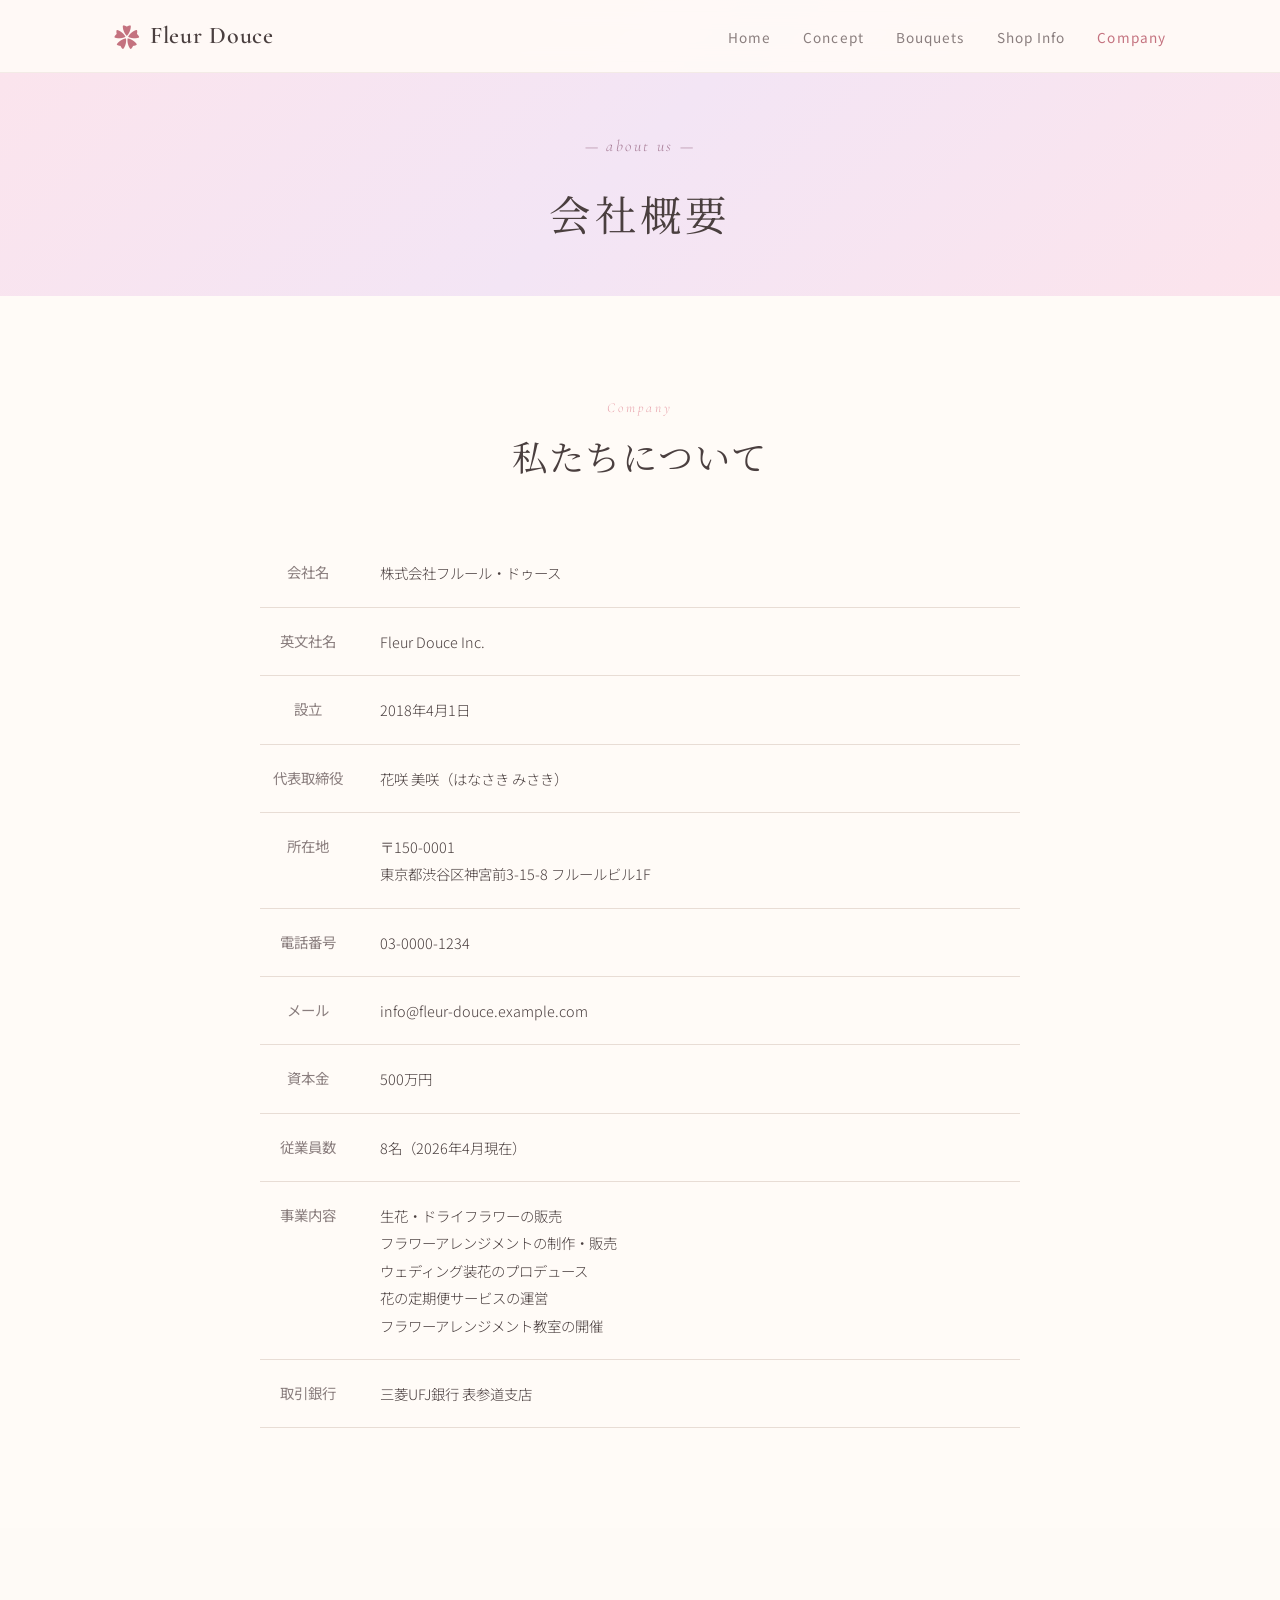
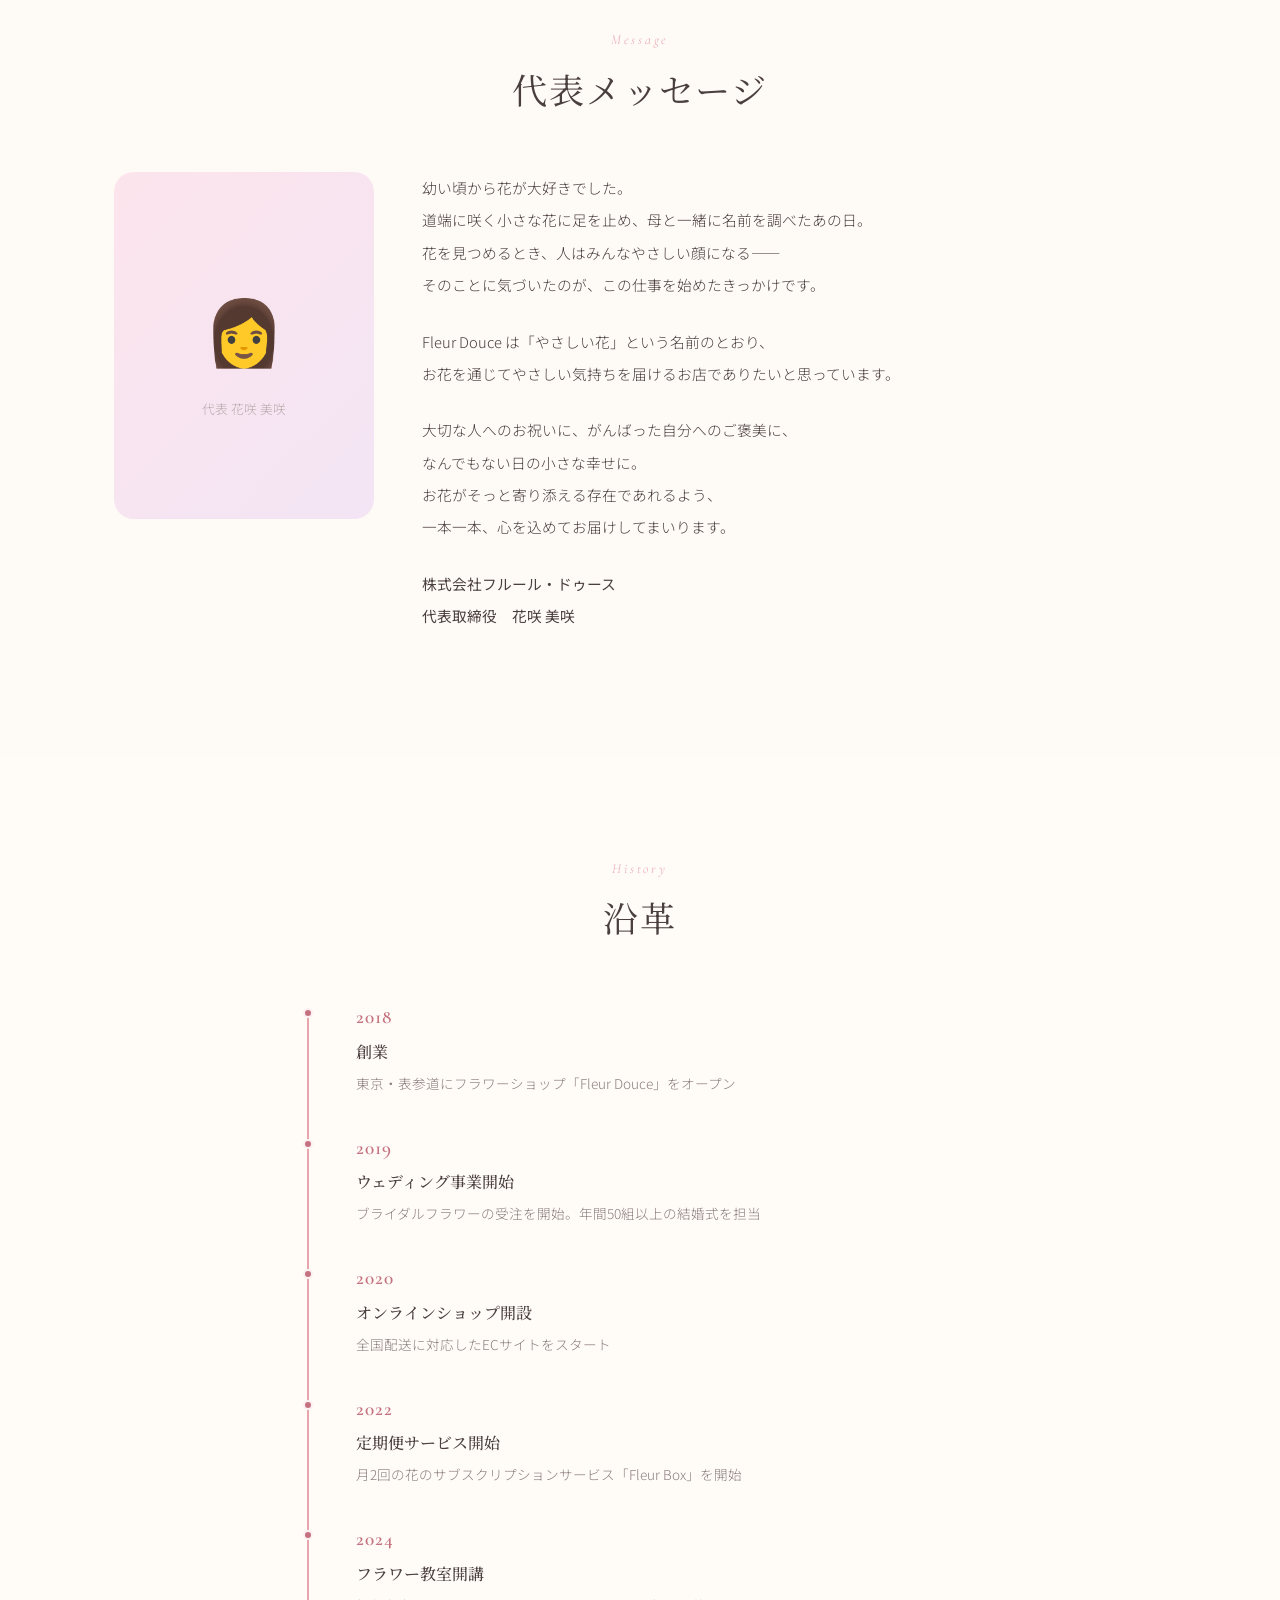
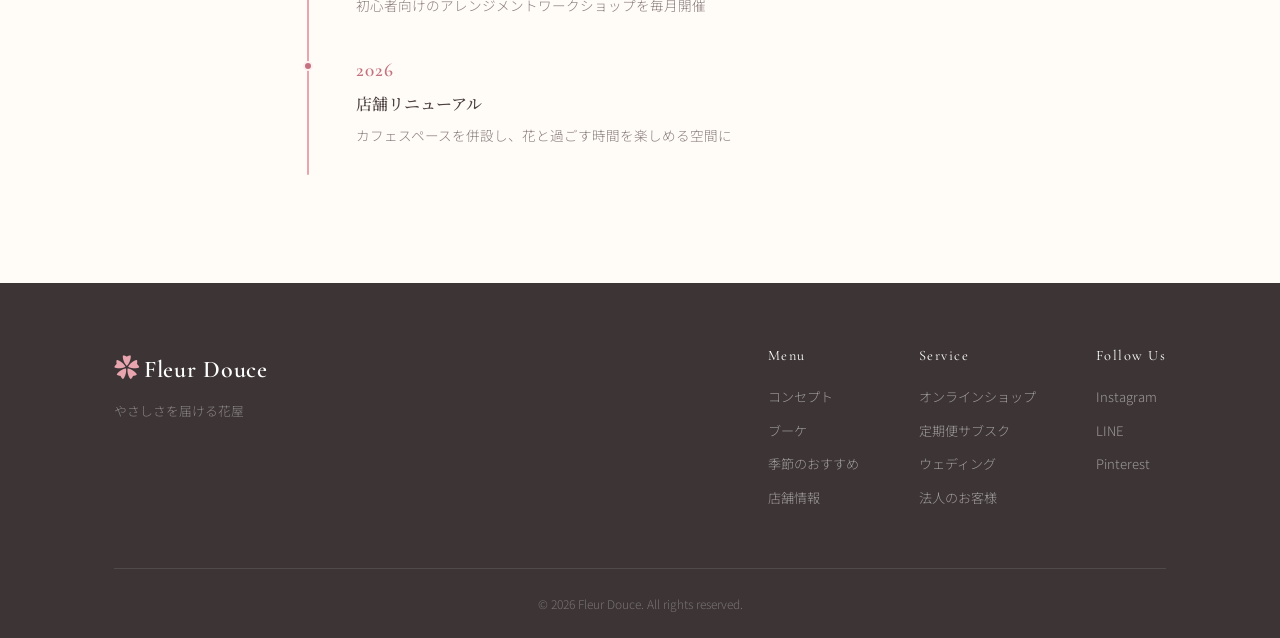
==== company.html @ 5f403ff9 "Add company overview page (company.html) Create a company info page for Fleur Douce with: - Page her" ====
<!DOCTYPE html>
<html lang="ja">
<head>
  <meta charset="UTF-8">
  <meta name="viewport" content="width=device-width, initial-scale=1.0">
  <title>会社概要 — Fleur Douce</title>
  <link rel="preconnect" href="https://fonts.googleapis.com">
  <link rel="preconnect" href="https://fonts.gstatic.com" crossorigin>
  <link href="https://fonts.googleapis.com/css2?family=Cormorant+Garamond:ital,wght@0,400;0,600;1,400&family=Noto+Sans+JP:wght@300;400;500&family=Noto+Serif+JP:wght@300;400;500&display=swap" rel="stylesheet">
  <link rel="stylesheet" href="style.css">
</head>
<body>

  <!-- ヘッダー -->
  <header class="header">
    <div class="header-inner">
      <a href="index.html" class="logo">
        <span class="logo-icon">✿</span>
        <span class="logo-text">Fleur Douce</span>
      </a>
      <nav class="nav">
        <ul class="nav-list">
          <li><a href="index.html">Home</a></li>
          <li><a href="index.html#concept">Concept</a></li>
          <li><a href="index.html#bouquets">Bouquets</a></li>
          <li><a href="index.html#shop">Shop Info</a></li>
          <li><a href="company.html" class="nav-active">Company</a></li>
        </ul>
      </nav>
      <button class="hamburger" aria-label="メニュー">
        <span></span><span></span><span></span>
      </button>
    </div>
  </header>

  <!-- ページヒーロー -->
  <section class="page-hero">
    <div class="page-hero-content">
      <p class="hero-sub">— about us —</p>
      <h1 class="page-hero-title">会社概要</h1>
    </div>
  </section>

  <!-- 会社概要テーブル -->
  <section class="section company-overview">
    <div class="container">
      <div class="section-label">Company</div>
      <h2 class="section-title">私たちについて</h2>
      <div class="company-table-wrapper">
        <table class="company-table">
          <tr>
            <th>会社名</th>
            <td>株式会社フルール・ドゥース</td>
          </tr>
          <tr>
            <th>英文社名</th>
            <td>Fleur Douce Inc.</td>
          </tr>
          <tr>
            <th>設立</th>
            <td>2018年4月1日</td>
          </tr>
          <tr>
            <th>代表取締役</th>
            <td>花咲 美咲（はなさき みさき）</td>
          </tr>
          <tr>
            <th>所在地</th>
            <td>〒150-0001<br>東京都渋谷区神宮前3-15-8 フルールビル1F</td>
          </tr>
          <tr>
            <th>電話番号</th>
            <td>03-0000-1234</td>
          </tr>
          <tr>
            <th>メール</th>
            <td>info@fleur-douce.example.com</td>
          </tr>
          <tr>
            <th>資本金</th>
            <td>500万円</td>
          </tr>
          <tr>
            <th>従業員数</th>
            <td>8名（2026年4月現在）</td>
          </tr>
          <tr>
            <th>事業内容</th>
            <td>
              生花・ドライフラワーの販売<br>
              フラワーアレンジメントの制作・販売<br>
              ウェディング装花のプロデュース<br>
              花の定期便サービスの運営<br>
              フラワーアレンジメント教室の開催
            </td>
          </tr>
          <tr>
            <th>取引銀行</th>
            <td>三菱UFJ銀行 表参道支店</td>
          </tr>
        </table>
      </div>
    </div>
  </section>

  <!-- 代表メッセージ -->
  <section class="section message">
    <div class="container">
      <div class="section-label">Message</div>
      <h2 class="section-title">代表メッセージ</h2>
      <div class="message-content">
        <div class="message-image">
          <div class="message-image-placeholder">
            <span>👩</span>
            <p>代表 花咲 美咲</p>
          </div>
        </div>
        <div class="message-text">
          <p>
            幼い頃から花が大好きでした。<br>
            道端に咲く小さな花に足を止め、母と一緒に名前を調べたあの日。<br>
            花を見つめるとき、人はみんなやさしい顔になる——<br>
            そのことに気づいたのが、この仕事を始めたきっかけです。
          </p>
          <p>
            Fleur Douce は「やさしい花」という名前のとおり、<br>
            お花を通じてやさしい気持ちを届けるお店でありたいと思っています。
          </p>
          <p>
            大切な人へのお祝いに、がんばった自分へのご褒美に、<br>
            なんでもない日の小さな幸せに。<br>
            お花がそっと寄り添える存在であれるよう、<br>
            一本一本、心を込めてお届けしてまいります。
          </p>
          <p class="message-signature">
            株式会社フルール・ドゥース<br>
            代表取締役　花咲 美咲
          </p>
        </div>
      </div>
    </div>
  </section>

  <!-- 沿革 -->
  <section class="section history">
    <div class="container">
      <div class="section-label">History</div>
      <h2 class="section-title">沿革</h2>
      <div class="timeline">
        <div class="timeline-item">
          <div class="timeline-year">2018</div>
          <div class="timeline-body">
            <h3>創業</h3>
            <p>東京・表参道にフラワーショップ「Fleur Douce」をオープン</p>
          </div>
        </div>
        <div class="timeline-item">
          <div class="timeline-year">2019</div>
          <div class="timeline-body">
            <h3>ウェディング事業開始</h3>
            <p>ブライダルフラワーの受注を開始。年間50組以上の結婚式を担当</p>
          </div>
        </div>
        <div class="timeline-item">
          <div class="timeline-year">2020</div>
          <div class="timeline-body">
            <h3>オンラインショップ開設</h3>
            <p>全国配送に対応したECサイトをスタート</p>
          </div>
        </div>
        <div class="timeline-item">
          <div class="timeline-year">2022</div>
          <div class="timeline-body">
            <h3>定期便サービス開始</h3>
            <p>月2回の花のサブスクリプションサービス「Fleur Box」を開始</p>
          </div>
        </div>
        <div class="timeline-item">
          <div class="timeline-year">2024</div>
          <div class="timeline-body">
            <h3>フラワー教室開講</h3>
            <p>初心者向けのアレンジメントワークショップを毎月開催</p>
          </div>
        </div>
        <div class="timeline-item">
          <div class="timeline-year">2026</div>
          <div class="timeline-body">
            <h3>店舗リニューアル</h3>
            <p>カフェスペースを併設し、花と過ごす時間を楽しめる空間に</p>
          </div>
        </div>
      </div>
    </div>
  </section>

  <!-- フッター -->
  <footer class="footer">
    <div class="container">
      <div class="footer-top">
        <div class="footer-brand">
          <span class="logo-icon">✿</span>
          <span class="logo-text">Fleur Douce</span>
          <p class="footer-tagline">やさしさを届ける花屋</p>
        </div>
        <div class="footer-links">
          <div class="footer-col">
            <h4>Menu</h4>
            <ul>
              <li><a href="index.html#concept">コンセプト</a></li>
              <li><a href="index.html#bouquets">ブーケ</a></li>
              <li><a href="index.html#seasonal">季節のおすすめ</a></li>
              <li><a href="index.html#shop">店舗情報</a></li>
            </ul>
          </div>
          <div class="footer-col">
            <h4>Service</h4>
            <ul>
              <li><a href="#">オンラインショップ</a></li>
              <li><a href="#">定期便サブスク</a></li>
              <li><a href="#">ウェディング</a></li>
              <li><a href="#">法人のお客様</a></li>
            </ul>
          </div>
          <div class="footer-col">
            <h4>Follow Us</h4>
            <ul>
              <li><a href="#">Instagram</a></li>
              <li><a href="#">LINE</a></li>
              <li><a href="#">Pinterest</a></li>
            </ul>
          </div>
        </div>
      </div>
      <div class="footer-bottom">
        <p>&copy; 2026 Fleur Douce. All rights reserved.</p>
      </div>
    </div>
  </footer>

  <script src="script.js"></script>
</body>
</html>
---- style.css ----
/* ========================================
   Fleur Douce — Style Sheet
   ======================================== */

/* --- Reset & Base --- */
*,
*::before,
*::after {
  margin: 0;
  padding: 0;
  box-sizing: border-box;
}

:root {
  --color-primary: #c4727f;
  --color-primary-light: #e8a5ae;
  --color-primary-pale: #fdf0f2;
  --color-accent: #a67c96;
  --color-cream: #fefaf6;
  --color-warm-white: #fffbf7;
  --color-beige: #f5ede4;
  --color-text: #4a3f3f;
  --color-text-light: #8a7e7e;
  --color-text-lighter: #b5a9a9;
  --color-border: #e8ddd5;
  --color-white: #ffffff;
  --font-display: 'Cormorant Garamond', 'Noto Serif JP', serif;
  --font-body: 'Noto Sans JP', sans-serif;
  --radius: 12px;
  --radius-lg: 20px;
  --shadow-soft: 0 4px 20px rgba(166, 124, 150, 0.08);
  --shadow-card: 0 2px 16px rgba(166, 124, 150, 0.1);
  --transition: 0.3s ease;
}

html {
  scroll-behavior: smooth;
  font-size: 16px;
}

body {
  font-family: var(--font-body);
  font-weight: 300;
  color: var(--color-text);
  background-color: var(--color-warm-white);
  line-height: 1.8;
  -webkit-font-smoothing: antialiased;
}

a {
  text-decoration: none;
  color: inherit;
  transition: color var(--transition);
}

img {
  max-width: 100%;
  display: block;
}

ul {
  list-style: none;
}

.container {
  max-width: 1100px;
  margin: 0 auto;
  padding: 0 24px;
}

/* --- Buttons --- */
.btn {
  display: inline-block;
  padding: 14px 36px;
  border-radius: 50px;
  font-family: var(--font-body);
  font-size: 0.9rem;
  font-weight: 400;
  letter-spacing: 0.05em;
  cursor: pointer;
  transition: all var(--transition);
  border: none;
}

.btn-primary {
  background: linear-gradient(135deg, var(--color-primary), var(--color-accent));
  color: var(--color-white);
  box-shadow: 0 4px 16px rgba(196, 114, 127, 0.3);
}

.btn-primary:hover {
  transform: translateY(-2px);
  box-shadow: 0 6px 24px rgba(196, 114, 127, 0.4);
}

.btn-outline {
  background: transparent;
  color: var(--color-primary);
  border: 1.5px solid var(--color-primary-light);
}

.btn-outline:hover {
  background: var(--color-primary-pale);
}

/* --- Header --- */
.header {
  position: fixed;
  top: 0;
  left: 0;
  right: 0;
  z-index: 100;
  background: rgba(255, 251, 247, 0.92);
  backdrop-filter: blur(12px);
  border-bottom: 1px solid rgba(232, 221, 213, 0.5);
  transition: all var(--transition);
}

.header-inner {
  max-width: 1100px;
  margin: 0 auto;
  padding: 0 24px;
  display: flex;
  align-items: center;
  justify-content: space-between;
  height: 72px;
}

.logo {
  display: flex;
  align-items: center;
  gap: 10px;
}

.logo-icon {
  font-size: 1.6rem;
  color: var(--color-primary);
}

.logo-text {
  font-family: var(--font-display);
  font-size: 1.5rem;
  font-weight: 600;
  color: var(--color-text);
  letter-spacing: 0.03em;
}

.nav-list {
  display: flex;
  gap: 32px;
}

.nav-list a {
  font-size: 0.85rem;
  font-weight: 400;
  letter-spacing: 0.08em;
  color: var(--color-text-light);
  position: relative;
}

.nav-list a::after {
  content: '';
  position: absolute;
  bottom: -4px;
  left: 0;
  width: 0;
  height: 1.5px;
  background: var(--color-primary);
  transition: width var(--transition);
}

.nav-list a:hover {
  color: var(--color-primary);
}

.nav-list a:hover::after {
  width: 100%;
}

.hamburger {
  display: none;
  flex-direction: column;
  gap: 5px;
  background: none;
  border: none;
  cursor: pointer;
  padding: 8px;
}

.hamburger span {
  display: block;
  width: 22px;
  height: 1.5px;
  background: var(--color-text);
  transition: all var(--transition);
}

/* --- Hero --- */
.hero {
  position: relative;
  min-height: 100vh;
  display: flex;
  align-items: center;
  justify-content: center;
  text-align: center;
  background: linear-gradient(135deg, #fce4ec 0%, #f3e5f5 30%, #e8eaf6 60%, #fce4ec 100%);
  background-size: 300% 300%;
  animation: heroGradient 12s ease infinite;
  overflow: hidden;
}

@keyframes heroGradient {
  0% { background-position: 0% 50%; }
  50% { background-position: 100% 50%; }
  100% { background-position: 0% 50%; }
}

.hero::before {
  content: '';
  position: absolute;
  top: 0;
  left: 0;
  right: 0;
  bottom: 0;
  background:
    radial-gradient(circle at 20% 50%, rgba(255, 182, 193, 0.2) 0%, transparent 50%),
    radial-gradient(circle at 80% 20%, rgba(200, 162, 200, 0.15) 0%, transparent 50%),
    radial-gradient(circle at 50% 80%, rgba(255, 218, 185, 0.15) 0%, transparent 50%);
}

.hero-content {
  position: relative;
  z-index: 2;
  padding: 0 24px;
}

.hero-sub {
  font-family: var(--font-display);
  font-size: 1rem;
  font-style: italic;
  color: var(--color-accent);
  letter-spacing: 0.15em;
  margin-bottom: 20px;
  opacity: 0;
  animation: fadeUp 0.8s ease 0.3s forwards;
}

.hero-title {
  font-family: var(--font-display);
  font-size: clamp(2.2rem, 5vw, 3.8rem);
  font-weight: 400;
  line-height: 1.5;
  color: var(--color-text);
  margin-bottom: 24px;
  opacity: 0;
  animation: fadeUp 0.8s ease 0.6s forwards;
}

.hero-desc {
  font-size: 0.95rem;
  line-height: 2;
  color: var(--color-text-light);
  margin-bottom: 40px;
  opacity: 0;
  animation: fadeUp 0.8s ease 0.9s forwards;
}

.hero .btn {
  opacity: 0;
  animation: fadeUp 0.8s ease 1.2s forwards;
}

@keyframes fadeUp {
  from {
    opacity: 0;
    transform: translateY(20px);
  }
  to {
    opacity: 1;
    transform: translateY(0);
  }
}

/* --- Sections Common --- */
.section {
  padding: 100px 0;
}

.section-label {
  font-family: var(--font-display);
  font-size: 0.85rem;
  font-style: italic;
  letter-spacing: 0.2em;
  color: var(--color-primary-light);
  text-align: center;
  margin-bottom: 8px;
}

.section-title {
  font-family: var(--font-display);
  font-size: clamp(1.6rem, 3vw, 2.2rem);
  font-weight: 400;
  text-align: center;
  color: var(--color-text);
  margin-bottom: 16px;
  letter-spacing: 0.05em;
}

.section-desc {
  text-align: center;
  color: var(--color-text-light);
  font-size: 0.9rem;
  margin-bottom: 48px;
}

.section-cta {
  text-align: center;
  margin-top: 48px;
}

/* --- Concept --- */
.concept {
  background: var(--color-cream);
}

.concept-grid {
  display: grid;
  grid-template-columns: 1fr 1fr;
  gap: 60px;
  align-items: center;
  margin-top: 48px;
}

.concept-text p {
  margin-bottom: 20px;
  font-size: 0.95rem;
  line-height: 2.2;
  color: var(--color-text);
}

.concept-image-placeholder {
  background: linear-gradient(135deg, #fce4ec, #f3e5f5);
  border-radius: var(--radius-lg);
  aspect-ratio: 4 / 5;
  display: flex;
  flex-direction: column;
  align-items: center;
  justify-content: center;
  gap: 12px;
}

.concept-image-placeholder span {
  font-size: 4rem;
}

.concept-image-placeholder p {
  font-size: 0.8rem;
  color: var(--color-text-lighter);
}

/* --- Bouquets --- */
.bouquets {
  background: var(--color-warm-white);
}

.bouquet-grid {
  display: grid;
  grid-template-columns: repeat(4, 1fr);
  gap: 24px;
}

.bouquet-card {
  background: var(--color-white);
  border-radius: var(--radius);
  overflow: hidden;
  box-shadow: var(--shadow-soft);
  transition: all var(--transition);
}

.bouquet-card:hover {
  transform: translateY(-4px);
  box-shadow: var(--shadow-card);
}

.bouquet-image {
  position: relative;
}

.bouquet-image-placeholder {
  aspect-ratio: 3 / 4;
  display: flex;
  align-items: center;
  justify-content: center;
  font-size: 3rem;
}

.bouquet-badge {
  position: absolute;
  top: 12px;
  left: 12px;
  background: var(--color-primary);
  color: var(--color-white);
  font-size: 0.7rem;
  padding: 4px 12px;
  border-radius: 50px;
  letter-spacing: 0.05em;
}

.bouquet-info {
  padding: 20px;
}

.bouquet-info h3 {
  font-family: var(--font-display);
  font-size: 1.1rem;
  font-weight: 600;
  margin-bottom: 8px;
  color: var(--color-text);
}

.bouquet-desc {
  font-size: 0.8rem;
  color: var(--color-text-light);
  line-height: 1.7;
  margin-bottom: 12px;
}

.bouquet-price {
  font-size: 1rem;
  font-weight: 500;
  color: var(--color-primary);
}

.bouquet-price .tax {
  font-size: 0.75rem;
  font-weight: 300;
  color: var(--color-text-lighter);
}

/* --- Seasonal --- */
.seasonal {
  background: var(--color-cream);
}

.seasonal-banner {
  position: relative;
  background: linear-gradient(135deg, #fff0f3, #fce4ec, #f8e8f0);
  border-radius: var(--radius-lg);
  padding: 60px;
  overflow: hidden;
}

.seasonal-banner-content {
  position: relative;
  z-index: 2;
  max-width: 500px;
}

.seasonal-tag {
  font-family: var(--font-display);
  font-style: italic;
  color: var(--color-primary);
  letter-spacing: 0.1em;
  margin-bottom: 16px;
  font-size: 0.9rem;
}

.seasonal-banner h3 {
  font-family: var(--font-display);
  font-size: clamp(1.4rem, 2.5vw, 1.8rem);
  font-weight: 400;
  line-height: 1.6;
  margin-bottom: 16px;
  color: var(--color-text);
}

.seasonal-banner p {
  font-size: 0.9rem;
  line-height: 2;
  color: var(--color-text-light);
  margin-bottom: 28px;
}

.seasonal-banner-deco {
  position: absolute;
  right: 40px;
  top: 50%;
  transform: translateY(-50%);
}

.deco-flower {
  position: absolute;
  font-size: 3rem;
  opacity: 0.5;
  animation: float 4s ease-in-out infinite;
}

.deco-1 { right: 0; top: -40px; animation-delay: 0s; }
.deco-2 { right: 60px; top: 10px; animation-delay: 1s; font-size: 2.5rem; }
.deco-3 { right: 20px; top: 50px; animation-delay: 2s; font-size: 2rem; }

@keyframes float {
  0%, 100% { transform: translateY(0); }
  50% { transform: translateY(-10px); }
}

/* --- Services --- */
.services {
  background: var(--color-warm-white);
}

.service-grid {
  display: grid;
  grid-template-columns: repeat(4, 1fr);
  gap: 24px;
  margin-top: 48px;
}

.service-card {
  text-align: center;
  padding: 40px 24px;
  background: var(--color-white);
  border-radius: var(--radius);
  box-shadow: var(--shadow-soft);
  transition: all var(--transition);
}

.service-card:hover {
  transform: translateY(-4px);
  box-shadow: var(--shadow-card);
}

.service-icon {
  font-size: 2.4rem;
  margin-bottom: 20px;
}

.service-card h3 {
  font-family: var(--font-display);
  font-size: 1.05rem;
  font-weight: 500;
  margin-bottom: 12px;
  color: var(--color-text);
}

.service-card p {
  font-size: 0.82rem;
  color: var(--color-text-light);
  line-height: 1.8;
}

/* --- Testimonials --- */
.testimonials {
  background: var(--color-cream);
}

.testimonial-grid {
  display: grid;
  grid-template-columns: repeat(3, 1fr);
  gap: 24px;
  margin-top: 48px;
}

.testimonial-card {
  background: var(--color-white);
  border-radius: var(--radius);
  padding: 32px;
  box-shadow: var(--shadow-soft);
}

.testimonial-stars {
  color: #f4c150;
  font-size: 0.9rem;
  letter-spacing: 2px;
  margin-bottom: 16px;
}

.testimonial-text {
  font-size: 0.88rem;
  line-height: 1.9;
  color: var(--color-text);
  margin-bottom: 16px;
}

.testimonial-author {
  font-size: 0.8rem;
  color: var(--color-text-lighter);
}

/* --- Instagram --- */
.instagram {
  background: var(--color-warm-white);
}

.insta-grid {
  display: grid;
  grid-template-columns: repeat(6, 1fr);
  gap: 12px;
}

.insta-item {
  aspect-ratio: 1;
  border-radius: var(--radius);
  display: flex;
  align-items: center;
  justify-content: center;
  font-size: 2rem;
  cursor: pointer;
  transition: all var(--transition);
}

.insta-item:hover {
  transform: scale(1.05);
  opacity: 0.85;
}

/* --- Shop Info --- */
.shop-info {
  background: var(--color-cream);
}

.shop-grid {
  display: grid;
  grid-template-columns: 1fr 1fr;
  gap: 48px;
  margin-top: 48px;
  align-items: start;
}

.shop-table {
  width: 100%;
  border-collapse: collapse;
}

.shop-table tr {
  border-bottom: 1px solid var(--color-border);
}

.shop-table th,
.shop-table td {
  padding: 16px 0;
  font-size: 0.9rem;
  vertical-align: top;
}

.shop-table th {
  width: 100px;
  font-weight: 400;
  color: var(--color-text-light);
  white-space: nowrap;
}

.shop-table td {
  color: var(--color-text);
}

.map-placeholder {
  background: var(--color-beige);
  border-radius: var(--radius);
  aspect-ratio: 4 / 3;
  display: flex;
  flex-direction: column;
  align-items: center;
  justify-content: center;
  gap: 8px;
}

.map-placeholder span {
  font-size: 2rem;
}

.map-placeholder p {
  font-size: 0.8rem;
  color: var(--color-text-lighter);
}

/* --- Contact --- */
.contact {
  background: var(--color-warm-white);
}

.contact-form {
  max-width: 640px;
  margin: 0 auto;
}

.form-row {
  display: grid;
  grid-template-columns: 1fr 1fr;
  gap: 20px;
}

.form-group {
  margin-bottom: 20px;
}

.form-group label {
  display: block;
  font-size: 0.85rem;
  color: var(--color-text-light);
  margin-bottom: 8px;
}

.form-group input,
.form-group select,
.form-group textarea {
  width: 100%;
  padding: 12px 16px;
  border: 1.5px solid var(--color-border);
  border-radius: 8px;
  font-family: var(--font-body);
  font-size: 0.9rem;
  color: var(--color-text);
  background: var(--color-white);
  transition: border-color var(--transition);
  outline: none;
}

.form-group input:focus,
.form-group select:focus,
.form-group textarea:focus {
  border-color: var(--color-primary-light);
}

.form-group input::placeholder,
.form-group textarea::placeholder {
  color: var(--color-text-lighter);
}

.contact-form .btn {
  width: 100%;
  padding: 16px;
  font-size: 0.95rem;
}

/* --- Footer --- */
.footer {
  background: #3d3535;
  color: rgba(255, 255, 255, 0.7);
  padding: 60px 0 0;
}

.footer-top {
  display: flex;
  justify-content: space-between;
  gap: 48px;
  padding-bottom: 48px;
  border-bottom: 1px solid rgba(255, 255, 255, 0.1);
}

.footer-brand .logo-icon {
  color: var(--color-primary-light);
}

.footer-brand .logo-text {
  color: var(--color-white);
}

.footer-tagline {
  font-size: 0.8rem;
  color: rgba(255, 255, 255, 0.4);
  margin-top: 8px;
}

.footer-links {
  display: flex;
  gap: 60px;
}

.footer-col h4 {
  font-family: var(--font-display);
  font-size: 0.9rem;
  font-weight: 400;
  color: var(--color-white);
  margin-bottom: 16px;
  letter-spacing: 0.1em;
}

.footer-col a {
  display: block;
  font-size: 0.82rem;
  color: rgba(255, 255, 255, 0.5);
  margin-bottom: 10px;
  transition: color var(--transition);
}

.footer-col a:hover {
  color: var(--color-primary-light);
}

.footer-bottom {
  padding: 24px 0;
  text-align: center;
  font-size: 0.75rem;
  color: rgba(255, 255, 255, 0.3);
}

/* --- Page Hero (subpages) --- */
.page-hero {
  padding-top: 72px;
  min-height: 280px;
  display: flex;
  align-items: center;
  justify-content: center;
  text-align: center;
  background: linear-gradient(135deg, #fce4ec 0%, #f3e5f5 50%, #fce4ec 100%);
}

.page-hero-content {
  padding: 60px 24px 40px;
}

.page-hero-title {
  font-family: var(--font-display);
  font-size: clamp(1.8rem, 4vw, 2.6rem);
  font-weight: 400;
  color: var(--color-text);
  letter-spacing: 0.08em;
}

.nav-active {
  color: var(--color-primary) !important;
}

/* --- Company Overview --- */
.company-overview {
  background: var(--color-warm-white);
}

.company-table-wrapper {
  max-width: 760px;
  margin: 48px auto 0;
}

.company-table {
  width: 100%;
  border-collapse: collapse;
}

.company-table tr {
  border-bottom: 1px solid var(--color-border);
}

.company-table th,
.company-table td {
  padding: 20px 0;
  font-size: 0.9rem;
  vertical-align: top;
}

.company-table th {
  width: 120px;
  font-weight: 400;
  color: var(--color-text-light);
  white-space: nowrap;
  padding-right: 24px;
}

.company-table td {
  color: var(--color-text);
  line-height: 1.9;
}

/* --- Message --- */
.message {
  background: var(--color-cream);
}

.message-content {
  display: grid;
  grid-template-columns: 260px 1fr;
  gap: 48px;
  align-items: start;
  margin-top: 48px;
}

.message-image-placeholder {
  background: linear-gradient(135deg, #fce4ec, #f3e5f5);
  border-radius: var(--radius-lg);
  aspect-ratio: 3 / 4;
  display: flex;
  flex-direction: column;
  align-items: center;
  justify-content: center;
  gap: 12px;
}

.message-image-placeholder span {
  font-size: 4rem;
}

.message-image-placeholder p {
  font-size: 0.8rem;
  color: var(--color-text-lighter);
}

.message-text p {
  font-size: 0.92rem;
  line-height: 2.2;
  color: var(--color-text);
  margin-bottom: 24px;
}

.message-signature {
  margin-top: 12px;
  font-size: 0.88rem;
  line-height: 2;
  color: var(--color-text-light);
  font-weight: 400;
}

/* --- History / Timeline --- */
.history {
  background: var(--color-warm-white);
}

.timeline {
  max-width: 680px;
  margin: 48px auto 0;
  position: relative;
  padding-left: 32px;
}

.timeline::before {
  content: '';
  position: absolute;
  left: 7px;
  top: 8px;
  bottom: 8px;
  width: 2px;
  background: var(--color-primary-light);
  border-radius: 1px;
}

.timeline-item {
  position: relative;
  padding-bottom: 36px;
  padding-left: 24px;
}

.timeline-item::before {
  content: '';
  position: absolute;
  left: -29px;
  top: 8px;
  width: 10px;
  height: 10px;
  border-radius: 50%;
  background: var(--color-primary);
  border: 2px solid var(--color-primary-pale);
}

.timeline-year {
  font-family: var(--font-display);
  font-size: 1.2rem;
  font-weight: 600;
  color: var(--color-primary);
  margin-bottom: 4px;
  letter-spacing: 0.05em;
}

.timeline-body h3 {
  font-family: var(--font-display);
  font-size: 1rem;
  font-weight: 500;
  color: var(--color-text);
  margin-bottom: 4px;
}

.timeline-body p {
  font-size: 0.85rem;
  color: var(--color-text-light);
  line-height: 1.7;
}

/* --- Responsive --- */
@media (max-width: 1024px) {
  .bouquet-grid {
    grid-template-columns: repeat(2, 1fr);
  }

  .service-grid {
    grid-template-columns: repeat(2, 1fr);
  }
}

@media (max-width: 768px) {
  .nav {
    display: none;
    position: fixed;
    top: 72px;
    left: 0;
    right: 0;
    background: rgba(255, 251, 247, 0.98);
    backdrop-filter: blur(12px);
    padding: 24px;
    border-bottom: 1px solid var(--color-border);
  }

  .nav.active {
    display: block;
  }

  .nav-list {
    flex-direction: column;
    gap: 0;
  }

  .nav-list li {
    border-bottom: 1px solid var(--color-border);
  }

  .nav-list a {
    display: block;
    padding: 16px 0;
    font-size: 0.95rem;
  }

  .hamburger {
    display: flex;
  }

  .hamburger.active span:nth-child(1) {
    transform: rotate(45deg) translate(4px, 4px);
  }

  .hamburger.active span:nth-child(2) {
    opacity: 0;
  }

  .hamburger.active span:nth-child(3) {
    transform: rotate(-45deg) translate(4px, -4px);
  }

  .hero-title {
    font-size: 2rem;
  }

  .concept-grid {
    grid-template-columns: 1fr;
    gap: 32px;
  }

  .concept-image {
    order: -1;
  }

  .bouquet-grid {
    grid-template-columns: repeat(2, 1fr);
    gap: 16px;
  }

  .seasonal-banner {
    padding: 36px 24px;
  }

  .seasonal-banner-deco {
    display: none;
  }

  .service-grid {
    grid-template-columns: 1fr;
    gap: 16px;
  }

  .testimonial-grid {
    grid-template-columns: 1fr;
  }

  .insta-grid {
    grid-template-columns: repeat(3, 1fr);
  }

  .shop-grid {
    grid-template-columns: 1fr;
  }

  .message-content {
    grid-template-columns: 1fr;
    gap: 32px;
  }

  .message-image-placeholder {
    max-width: 200px;
    margin: 0 auto;
  }

  .company-table th {
    display: block;
    padding-bottom: 0;
  }

  .company-table td {
    display: block;
    padding-top: 4px;
  }

  .form-row {
    grid-template-columns: 1fr;
  }

  .footer-top {
    flex-direction: column;
    gap: 32px;
  }

  .footer-links {
    flex-wrap: wrap;
    gap: 32px;
  }

  .section {
    padding: 60px 0;
  }
}

@media (max-width: 480px) {
  .bouquet-grid {
    grid-template-columns: 1fr;
  }

  .insta-grid {
    grid-template-columns: repeat(2, 1fr);
  }
}
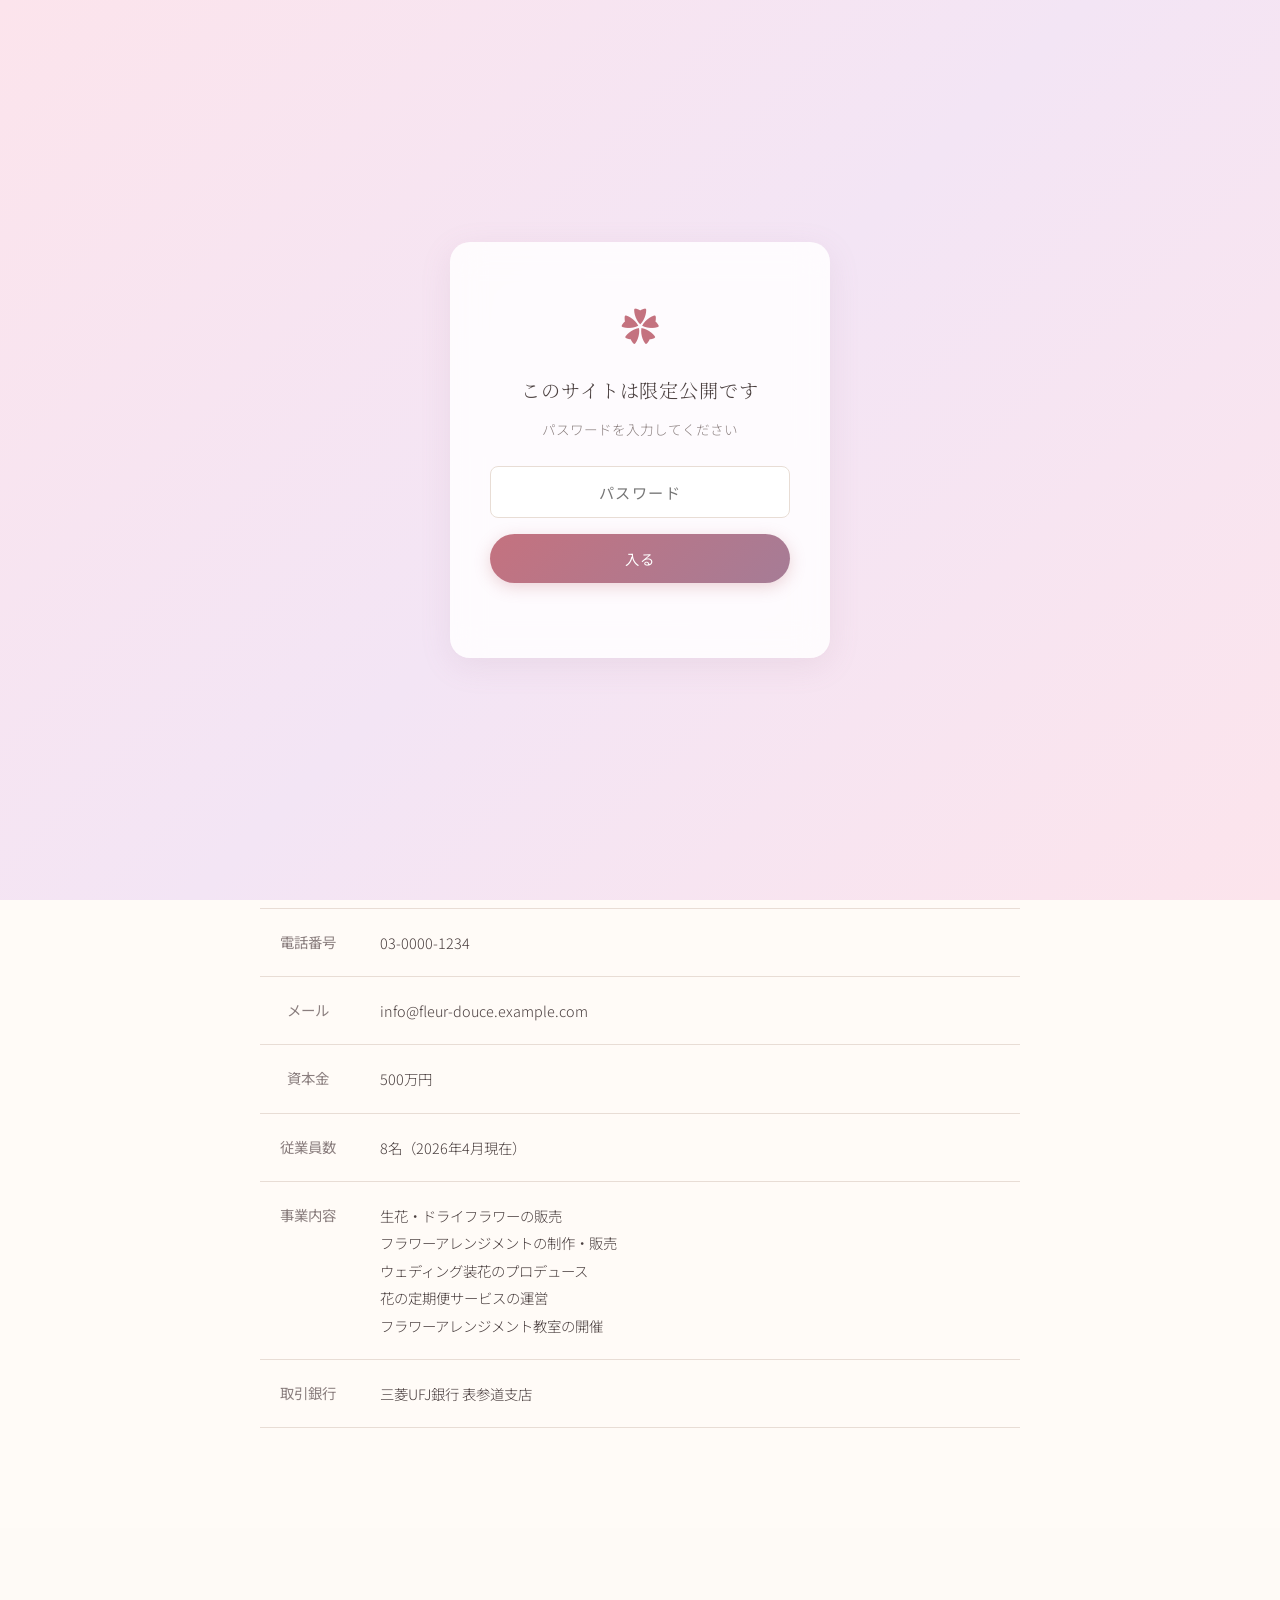
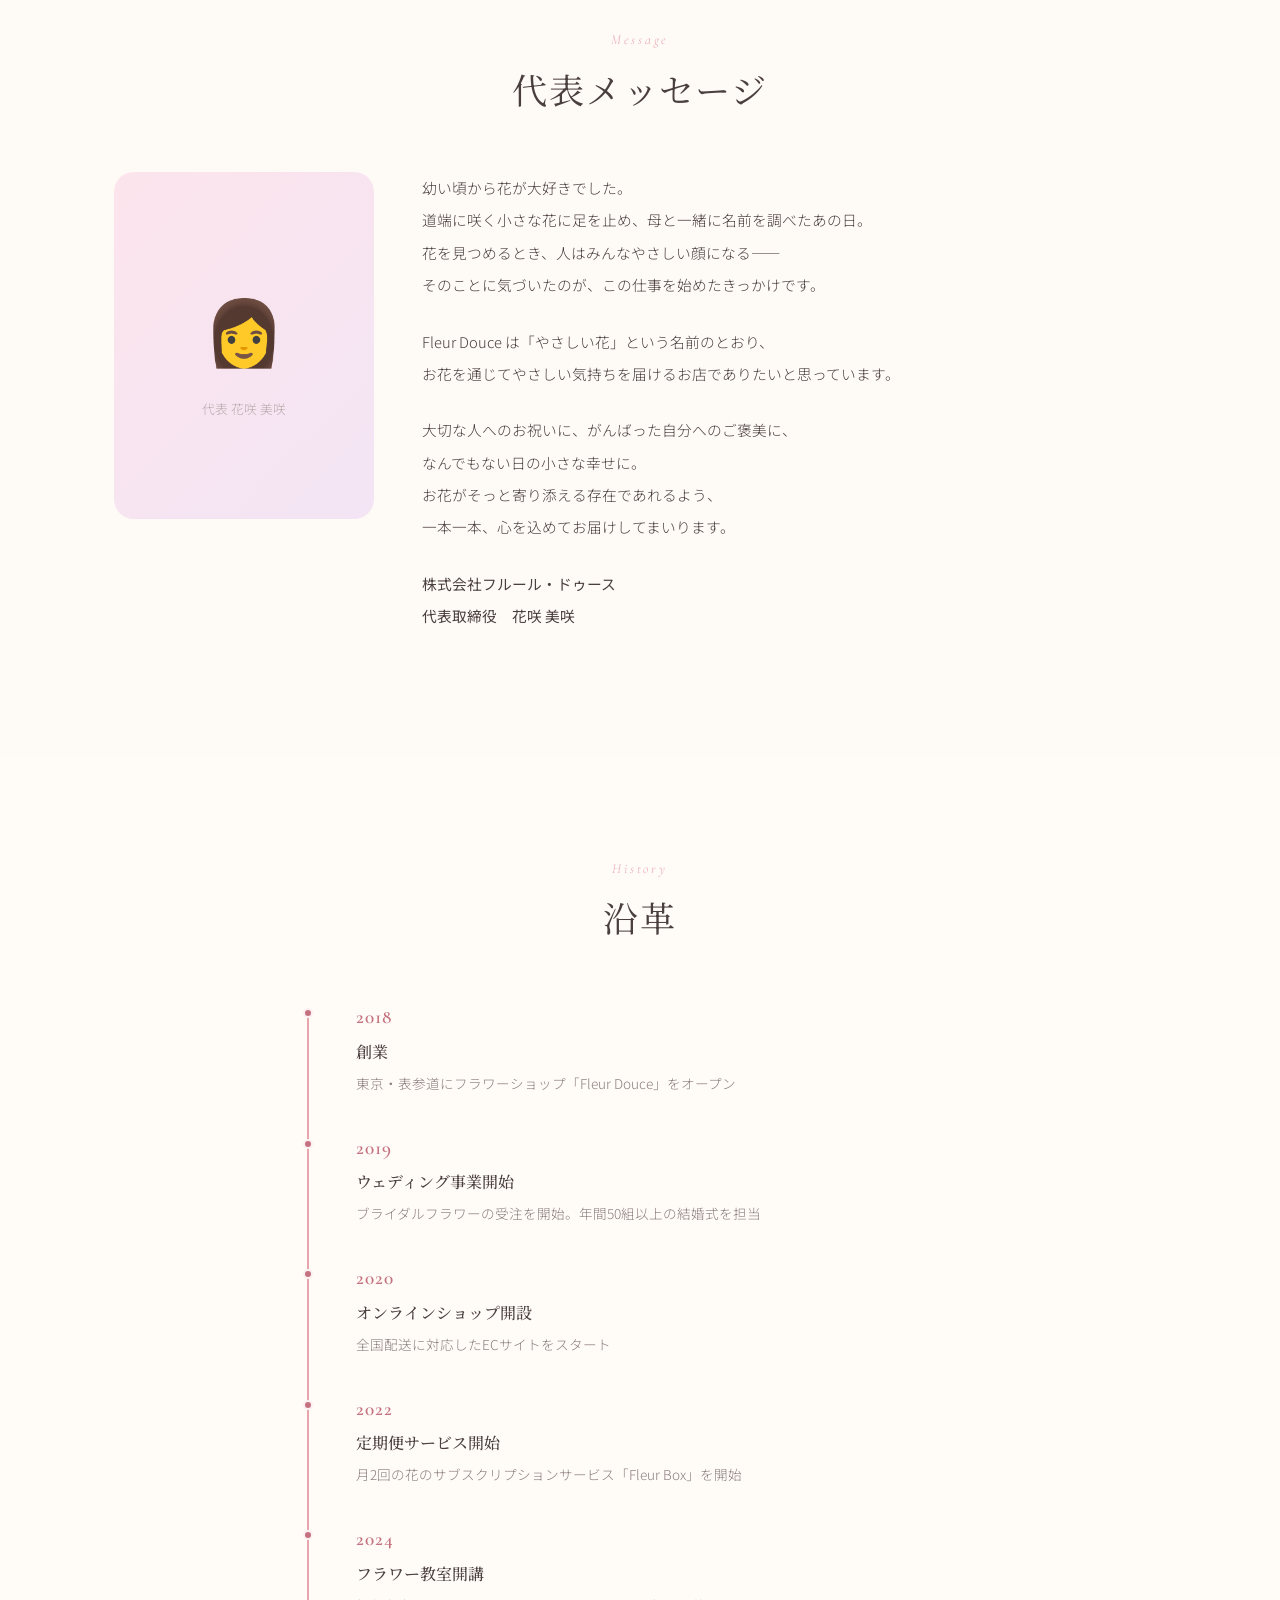
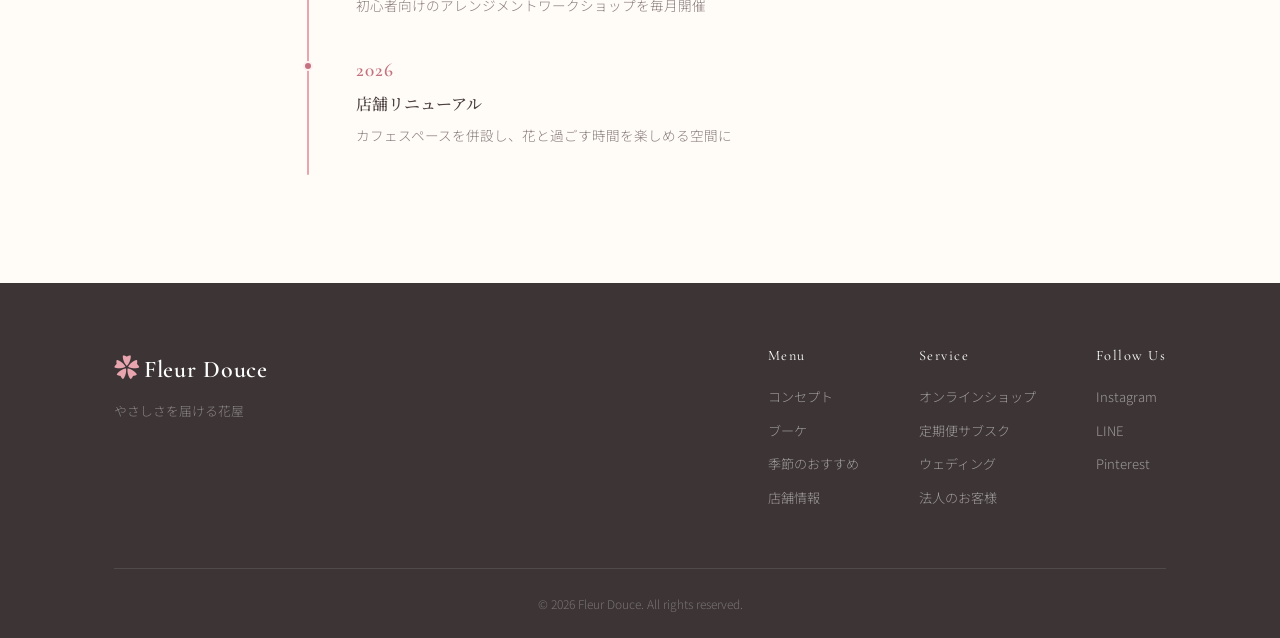
==== commit 17e5c53c: "Add JavaScript password gate to all pages Simple password overlay that blocks page content until the" ====
--- a/company.html
+++ b/company.html
@@ -10,6 +10,18 @@
   <link rel="stylesheet" href="style.css">
 </head>
 <body>
+
+  <!-- パスワード画面 -->
+  <div id="password-gate" class="pw-gate">
+    <div class="pw-box">
+      <span class="pw-icon">✿</span>
+      <p class="pw-title">このサイトは限定公開です</p>
+      <p class="pw-desc">パスワードを入力してください</p>
+      <input type="password" id="pw-input" class="pw-input" placeholder="パスワード">
+      <button id="pw-submit" class="btn btn-primary pw-btn">入る</button>
+      <p id="pw-error" class="pw-error"></p>
+    </div>
+  </div>
 
   <!-- ヘッダー -->
   <header class="header">
--- a/style.css
+++ b/style.css
@@ -1,6 +1,88 @@
 /* ========================================
    Fleur Douce — Style Sheet
    ======================================== */
+
+/* --- Password Gate --- */
+.pw-gate {
+  position: fixed;
+  top: 0;
+  left: 0;
+  right: 0;
+  bottom: 0;
+  z-index: 9999;
+  background: linear-gradient(135deg, #fce4ec 0%, #f3e5f5 50%, #fce4ec 100%);
+  display: flex;
+  align-items: center;
+  justify-content: center;
+}
+
+.pw-gate.hidden {
+  display: none;
+}
+
+.pw-box {
+  text-align: center;
+  background: rgba(255, 255, 255, 0.85);
+  backdrop-filter: blur(16px);
+  padding: 48px 40px;
+  border-radius: 20px;
+  box-shadow: 0 8px 32px rgba(166, 124, 150, 0.12);
+  max-width: 380px;
+  width: 90%;
+}
+
+.pw-icon {
+  font-size: 2.4rem;
+  display: block;
+  margin-bottom: 16px;
+  color: #c4727f;
+}
+
+.pw-title {
+  font-family: 'Cormorant Garamond', 'Noto Serif JP', serif;
+  font-size: 1.2rem;
+  color: #4a3f3f;
+  margin-bottom: 8px;
+  letter-spacing: 0.05em;
+}
+
+.pw-desc {
+  font-size: 0.85rem;
+  color: #8a7e7e;
+  margin-bottom: 24px;
+}
+
+.pw-input {
+  width: 100%;
+  padding: 14px 16px;
+  border: 1.5px solid #e8ddd5;
+  border-radius: 8px;
+  font-family: 'Noto Sans JP', sans-serif;
+  font-size: 0.95rem;
+  color: #4a3f3f;
+  background: #ffffff;
+  outline: none;
+  text-align: center;
+  letter-spacing: 0.1em;
+  transition: border-color 0.3s ease;
+  margin-bottom: 16px;
+}
+
+.pw-input:focus {
+  border-color: #e8a5ae;
+}
+
+.pw-btn {
+  width: 100%;
+  padding: 14px;
+}
+
+.pw-error {
+  color: #c4727f;
+  font-size: 0.82rem;
+  margin-top: 12px;
+  min-height: 1.2em;
+}
 
 /* --- Reset & Base --- */
 *,
